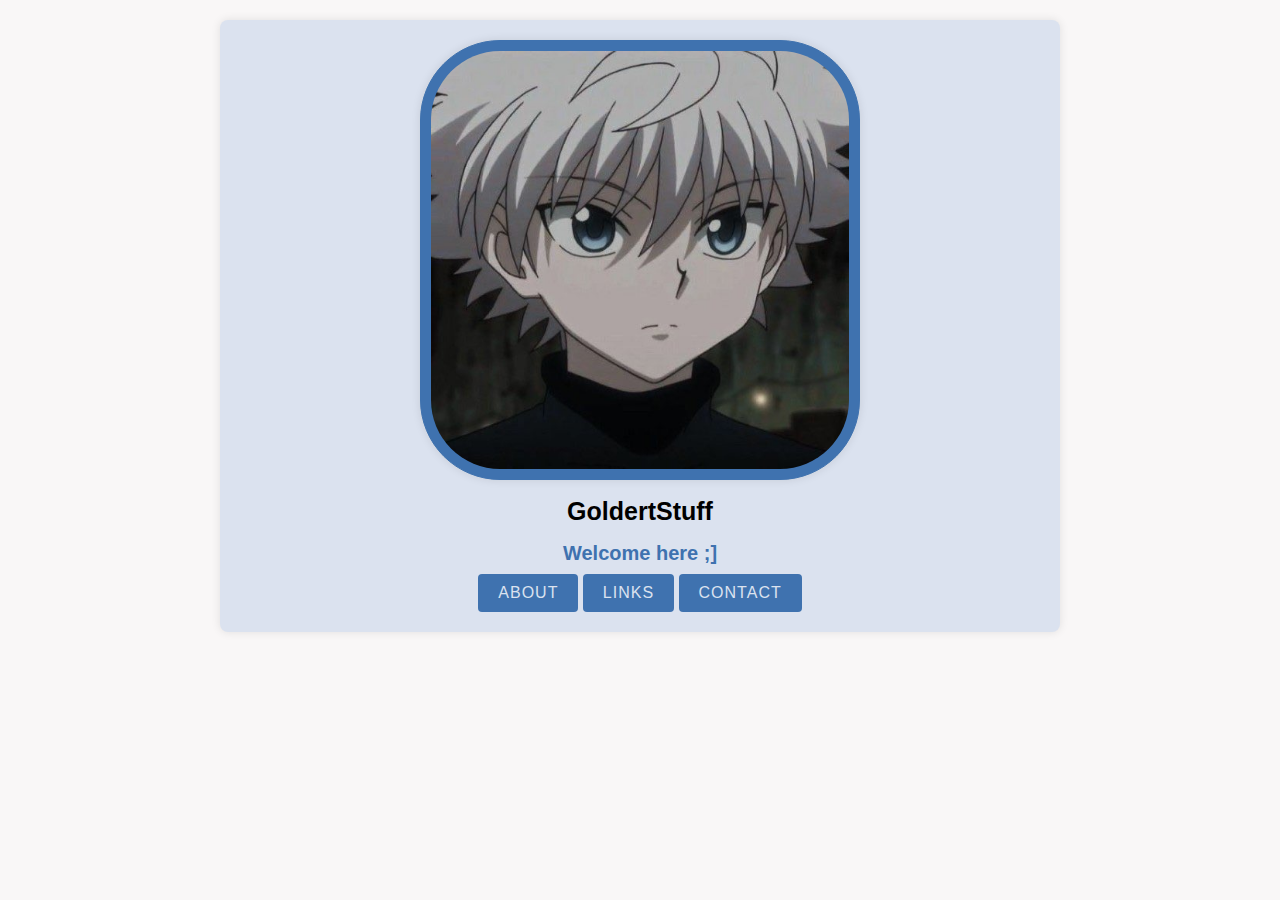
==== index.html @ f4325786 "Add files via upload" ====
<!DOCTYPE html>
<html lang="en">
  <head>
    <meta charset="UTF-8" />
    <meta name="viewport" content="width=device-width, initial-scale=1.0" />
    <meta name="description" content="Portfolio website for a man named gold" />
    <title>gold</title>
    <link rel="stylesheet" href="style.css" />
  </head>
  <body>
    <div class="container">
      <div class="image-container" id="imageContainer">
        <img src="assets/gold.jpg" alt="Me" />
      </div>
      <h1>GoldertStuff</h1>
      <p><em>Welcome here ;]</em></p>
      <div class="button-container">
        <a href="pages/about.html"><button>About</button></a>
        <a href="pages/links.html"><button>Links</button></a>
        <a href="pages/contact.html"><button>Contact</button></a>
      </div>
    </div>
  </body>
</html>
---- style.css ----
body {
    font-family: Arial, sans-serif;
    margin: 0;
    padding: 0;
    background-color: #F9F7F7;
}
.container {
    max-width: 800px;
    margin: 20px auto;
    padding: 20px;
    background-color: #DBE2EF;
    border-radius: 8px;
    box-shadow: 0 0 10px rgba(0, 0, 0, 0.1);
}
h1 {
    text-align: center;
    margin-bottom: 0px;
    font-size: 25px;
}
.image-container {
    text-align: center;
    margin-bottom: 10px;
}
img {
    max-width: 55%;
    height: auto;
    border-radius: 80px;
    box-shadow: 0 0 10px rgba(0, 0, 0, 0.1);
    margin: 0 auto;
    display: block;
    padding: 10px;
    background-color: #3F72AF;
    border: 1px solid #3F72AF;
    box-sizing: border-box;
}
button {
    padding: 10px 20px;
    font-size: 16px;
    border: none;
    border-radius: 4px;
    background-color: #3F72AF;
    color: #DBE2EF;
    cursor: pointer;
    outline: #DBE2EF;
    letter-spacing: 1px;
    text-transform: uppercase;
}
button:hover {
    background-color: #ffffff;
}
.button-container {
    text-align: center;
  }
p {
    text-align: center;
    margin-bottom: 10px;
    font-size: 16px;
    line-height: 0.5;
    color: rgb(146, 201, 255)000;
}
em {
    font-style: normal;
    font-weight: 600;
    font-size: 20px;
    line-height: 1.1;
    color: #3F72AF;
    font-family: 'Poppins', sans-serif;
}
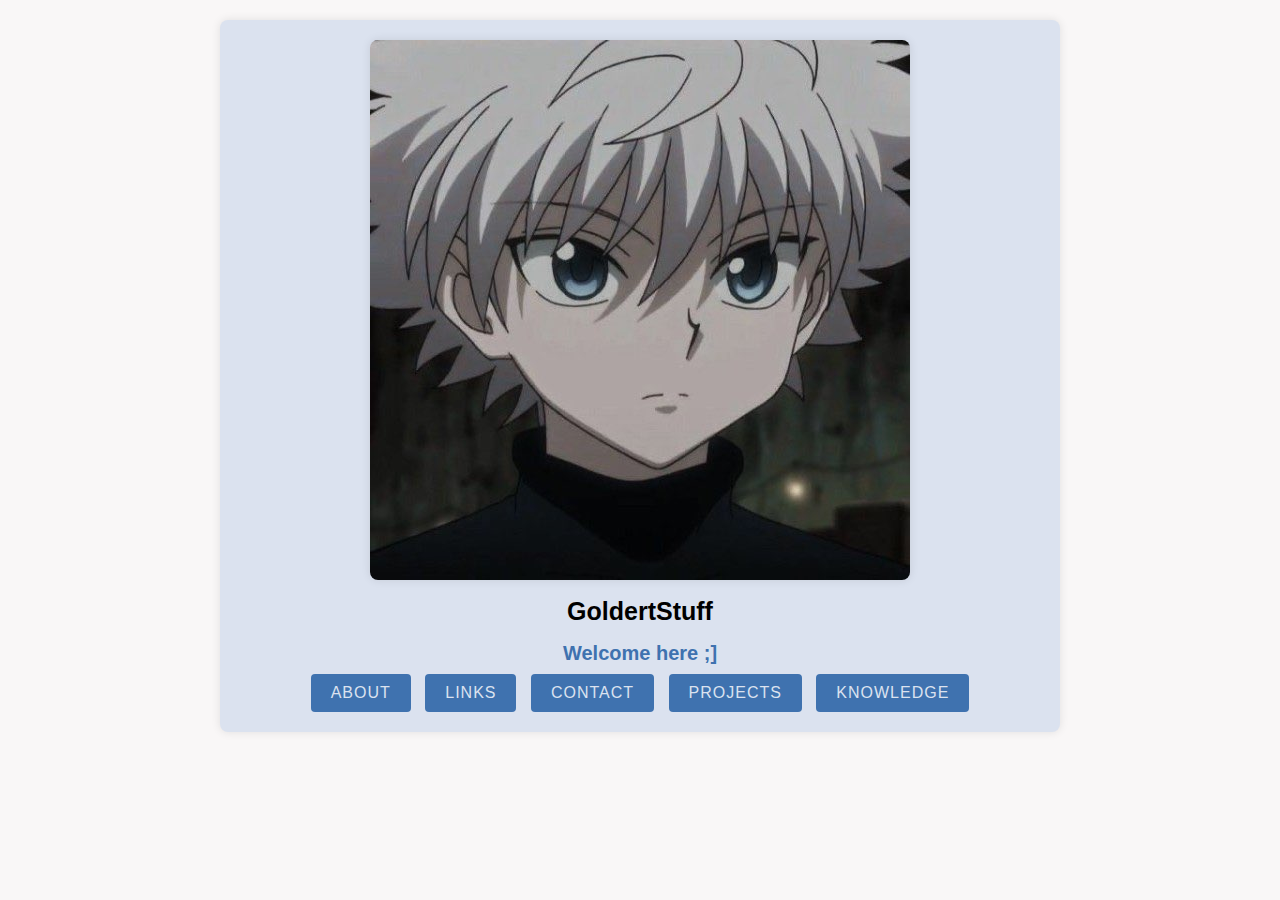
==== commit 637bc11b: "Add files via upload" ====
--- a/index.html
+++ b/index.html
@@ -18,6 +18,8 @@
         <a href="pages/about.html"><button>About</button></a>
         <a href="pages/links.html"><button>Links</button></a>
         <a href="pages/contact.html"><button>Contact</button></a>
+        <a href="pages/projects.html"><button>Projects</button></a>
+        <a href="pages/langs.html"><button>Knowledge</button></a>
       </div>
     </div>
   </body>
--- a/style.css
+++ b/style.css
@@ -3,37 +3,38 @@
     margin: 0;
     padding: 0;
     background-color: #F9F7F7;
-}
-.container {
+  }
+  
+  .container {
     max-width: 800px;
     margin: 20px auto;
     padding: 20px;
     background-color: #DBE2EF;
     border-radius: 8px;
     box-shadow: 0 0 10px rgba(0, 0, 0, 0.1);
-}
-h1 {
+  }
+  
+  h1 {
     text-align: center;
     margin-bottom: 0px;
     font-size: 25px;
-}
-.image-container {
+  }
+  
+  .image-container {
     text-align: center;
     margin-bottom: 10px;
-}
-img {
-    max-width: 55%;
+  }
+  
+  img {
+    max-width: 100%;
     height: auto;
-    border-radius: 80px;
+    border-radius: 8px; 
     box-shadow: 0 0 10px rgba(0, 0, 0, 0.1);
     margin: 0 auto;
     display: block;
-    padding: 10px;
-    background-color: #3F72AF;
-    border: 1px solid #3F72AF;
-    box-sizing: border-box;
-}
-button {
+  }
+  
+  button {
     padding: 10px 20px;
     font-size: 16px;
     border: none;
@@ -44,25 +45,51 @@
     outline: #DBE2EF;
     letter-spacing: 1px;
     text-transform: uppercase;
-}
-button:hover {
+  }
+  
+  button:hover {
     background-color: #ffffff;
-}
-.button-container {
-    text-align: center;
   }
-p {
+  .button-container {
+    text-align: center; 
+  }
+
+  .button-container button {
+    margin: 0 5px; /* Add margin on both sides */
+    display: inline-flex;
+    align-items: center;
+  }
+
+  .button-container a:last-child button {
+    margin-right: 5px; /* Add right margin for all buttons except the last one */
+  }
+  
+  
+  p {
     text-align: center;
     margin-bottom: 10px;
     font-size: 16px;
     line-height: 0.5;
-    color: rgb(146, 201, 255)000;
-}
-em {
+    color: rgb(146, 201, 255);
+  }
+  
+  em {
     font-style: normal;
     font-weight: 600;
     font-size: 20px;
     line-height: 1.1;
     color: #3F72AF;
     font-family: 'Poppins', sans-serif;
-}+  }
+  
+  .imglogo {
+    width: 20px; 
+    height: auto; 
+    margin-right: 5px;
+  }
+  
+  .button-container button img {
+    max-width: 20px;
+    height: auto;
+    vertical-align: middle;
+  }  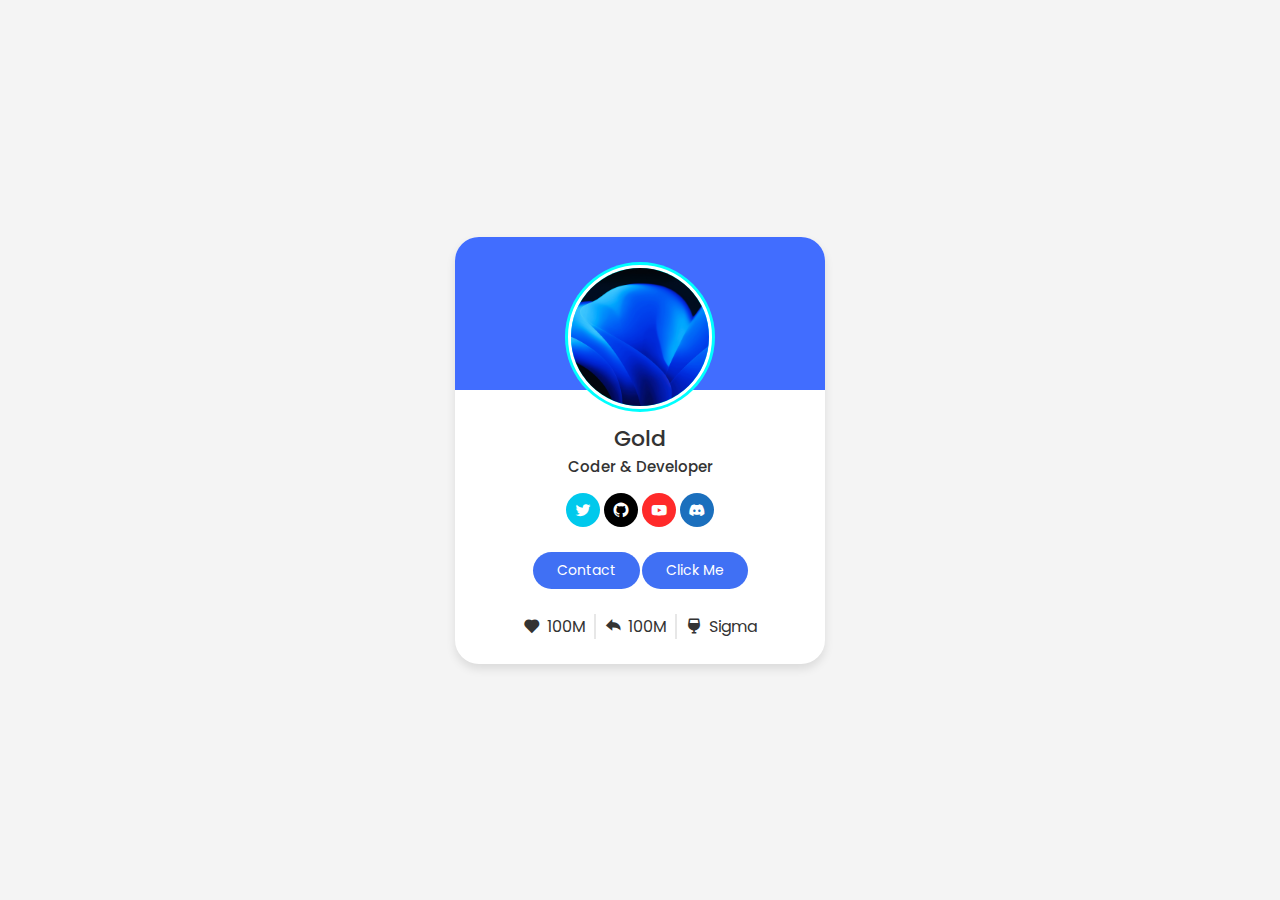
==== commit cdedb878: "Add files via upload" ====
--- a/index.html
+++ b/index.html
@@ -2,24 +2,64 @@
 <html lang="en">
   <head>
     <meta charset="UTF-8" />
+    <meta http-equiv="X-UA-Compatible" content="IE=edge" />
     <meta name="viewport" content="width=device-width, initial-scale=1.0" />
-    <meta name="description" content="Portfolio website for a man named gold" />
     <title>gold</title>
+
+    <!-- css -->
     <link rel="stylesheet" href="style.css" />
+
+    <!-- BOXICONS CSS -->
+    <link
+      href="https://unpkg.com/boxicons@2.1.4/css/boxicons.min.css"
+      rel="stylesheet"
+    />
   </head>
   <body>
-    <div class="container">
-      <div class="image-container" id="imageContainer">
-        <img src="assets/gold.jpg" alt="Me" />
+    <div class="profile-card">
+      <div class="image">
+        <img src="./profile.png" alt="My profile" class="profile-img" />
       </div>
-      <h1>GoldertStuff</h1>
-      <p><em>Welcome here ;]</em></p>
-      <div class="button-container">
-        <a href="pages/about.html"><button>About</button></a>
-        <a href="pages/links.html"><button>Links</button></a>
-        <a href="pages/contact.html"><button>Contact</button></a>
-        <a href="pages/projects.html"><button>Projects</button></a>
-        <a href="pages/langs.html"><button>Knowledge</button></a>
+      <div class="text-data">
+        <span class="name">Gold</span>
+        <span class="job">Coder & Developer</span>
+      </div>
+
+      <div class="media-buttons">
+        <a href="#" style="background-color: rgb(0, 201, 236)" class="link">
+          <i class="bx bxl-twitter"></i>
+        </a>
+        <a href="#" style="background-color: black" class="link">
+          <i class="bx bxl-github"></i>
+        </a>
+        <a href="#" style="background-color: rgb(255, 42, 42)" class="link">
+          <i class="bx bxl-youtube"></i>
+        </a>
+        <a href="#" style="background-color: rgb(27, 111, 189)" class="link">
+          <i class="bx bxl-discord-alt"></i>
+        </a>
+      </div>
+
+      <div class="buttons">
+        <a href="./contact.html"><button class="button">Contact</button></a>
+        <a href="https://r.mtdv.me/bleedbotfree12"
+          ><button class="button">Click Me</button></a
+        >
+      </div>
+
+      <div class="analytics">
+        <div class="data">
+          <i class="bx bxs-heart"></i>
+          <span class="number">100M</span>
+        </div>
+        <div class="data">
+          <i class="bx bxs-share"></i>
+          <span class="number">100M</span>
+        </div>
+        <div class="data">
+          <i class="bx bxs-wine"></i>
+          <span class="number">Sigma</span>
+        </div>
       </div>
     </div>
   </body>
--- a/style.css
+++ b/style.css
@@ -1,95 +1,141 @@
-body {
-    font-family: Arial, sans-serif;
+@import url('https://fonts.googleapis.com/css2?family=Poppins:wght@300;400;500;600&display=swap');
+
+* {
     margin: 0;
     padding: 0;
-    background-color: #F9F7F7;
-  }
-  
-  .container {
-    max-width: 800px;
-    margin: 20px auto;
-    padding: 20px;
-    background-color: #DBE2EF;
-    border-radius: 8px;
-    box-shadow: 0 0 10px rgba(0, 0, 0, 0.1);
-  }
-  
-  h1 {
-    text-align: center;
-    margin-bottom: 0px;
-    font-size: 25px;
-  }
-  
-  .image-container {
-    text-align: center;
+    box-sizing: border-box;
+    font-family: 'Poppins', sans-serif;
+}
+body {
+    height: 100vh;
+    display: flex;
+    align-items: center;
+    justify-content: center;
+    background-color: #f4f4f4;
+}
+
+.profile-card {
+    display: flex;
+    flex-direction: column;
+    align-items: center;
+    max-width: 370px;
+    width: 100%;
+    background-color: #fff;
+    border-radius: 24px;
+    padding: 25px;
+    box-shadow: 0 5px 10px rgba(0, 0, 0, 0.1);
+    position: relative;
+}
+
+.profile-card::before {
+    content: '';
+    position: absolute;
+    top: 0;
+    left: 0;
+    height: 36%;
+    width: 100%;
+    border-radius: 24px 24px 0 0;
+    background-color: rgb(65, 109, 255);
+}
+
+.image {
+    position: relative;
+    width: 150px;
+    height: 150px;
+    border-radius: 50%;
+    background-color: aqua;
+    padding: 3px;
     margin-bottom: 10px;
-  }
-  
-  img {
-    max-width: 100%;
-    height: auto;
-    border-radius: 8px; 
-    box-shadow: 0 0 10px rgba(0, 0, 0, 0.1);
-    margin: 0 auto;
-    display: block;
-  }
-  
-  button {
-    padding: 10px 20px;
-    font-size: 16px;
+}
+
+.image .profile-img {
+    height: 100%;
+    width: 100%;
+    object-fit: cover;
+    border-radius: 50%;
+    border: 3px solid #fff;
+}
+
+.profile-card .text-data {
+    display: flex;
+    flex-direction: column;
+    align-items: center;
+    color: #333;
+}
+
+.text-data .name {
+    font-size: 22px;
+    font-weight: 500;
+}
+
+.text-data .job {
+    font-size: 15px;
+    font-weight: 500;
+}
+
+.profile-card .media-buttons {
+    display: flex;
+    align-items: center;
+    margin-top: 15px;
+}
+
+.media-buttons .link {
+    display: flex;
+    align-items: center;
+    justify-content: center;
+    color: #fff;
+    font-size: 18px;
+    height: 34px;
+    width: 34px;
+    border-radius: 50%;
+    margin: 0 2px;
+    background-color: #4070f4;
+    text-decoration: none;
+
+}
+
+.profile-card .buttons {
+    display: flex;
+    align-items: center;
+    margin-top: 25px;
+}
+
+.buttons .button {
+    color: #fff;
+    font-size: 14px;
+    font-weight: 400;
     border: none;
-    border-radius: 4px;
-    background-color: #3F72AF;
-    color: #DBE2EF;
+    border-radius: 24px;
+    margin: 0 1px;
+    padding: 8px 24px;
+    background-color: #4070f4;
     cursor: pointer;
-    outline: #DBE2EF;
-    letter-spacing: 1px;
-    text-transform: uppercase;
-  }
-  
-  button:hover {
-    background-color: #ffffff;
-  }
-  .button-container {
-    text-align: center; 
-  }
+    transition: all 0.3s ease;
+}
 
-  .button-container button {
-    margin: 0 5px; /* Add margin on both sides */
-    display: inline-flex;
+.buttons button:hover {
+    background-color: #3366cc;
+}
+
+.profile-card .analytics {
+    display: flex;
     align-items: center;
-  }
+    margin-top: 25px;
+}
 
-  .button-container a:last-child button {
-    margin-right: 5px; /* Add right margin for all buttons except the last one */
-  }
-  
-  
-  p {
-    text-align: center;
-    margin-bottom: 10px;
-    font-size: 16px;
-    line-height: 0.5;
-    color: rgb(146, 201, 255);
-  }
-  
-  em {
-    font-style: normal;
-    font-weight: 600;
-    font-size: 20px;
-    line-height: 1.1;
-    color: #3F72AF;
-    font-family: 'Poppins', sans-serif;
-  }
-  
-  .imglogo {
-    width: 20px; 
-    height: auto; 
-    margin-right: 5px;
-  }
-  
-  .button-container button img {
-    max-width: 20px;
-    height: auto;
-    vertical-align: middle;
-  }  +.analytics .data {
+    display: flex;
+    align-items: center;
+    color: #333;
+    padding: 0 8px;
+    border-right: 2px solid #e7e7e7;
+}
+
+.data i {
+    font-size: 18px;
+    margin-right: 6px;
+}
+
+.data:last-child {
+    border: none
+}